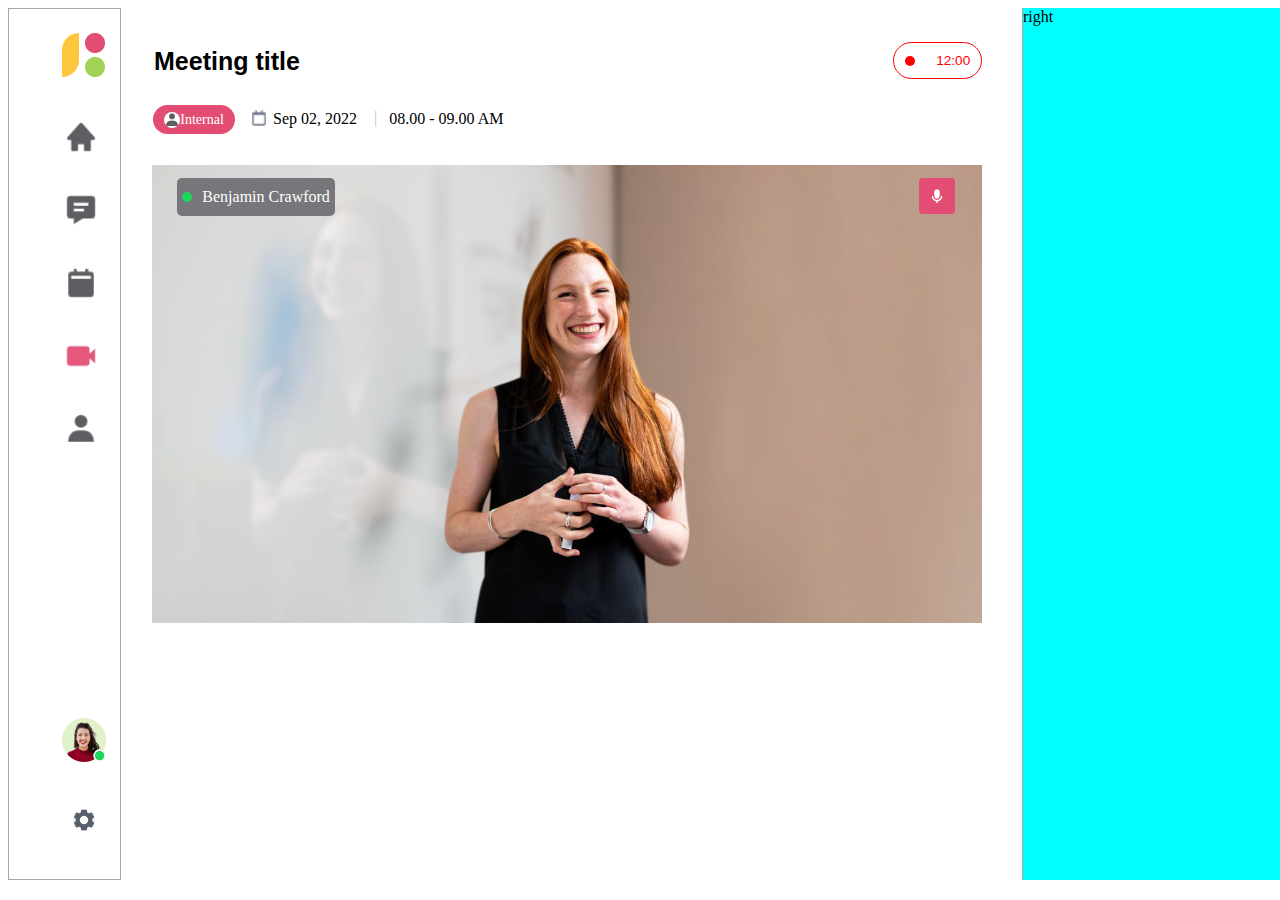
==== tuan4.html @ 8fd632d1 "commit message" ====
<!DOCTYPE html>
<html lang="vi">
<head>
    <meta charset="UTF-8">
    <meta http-equiv="X-UA-Compatible" content="IE=edge">
    <meta name="viewport" content="width=device-width, initial-scale=1.0">
    <link rel="stylesheet" href="tuan4.css">
    <title>Document</title>
</head>
<body>
    <div class="wrapper">
        <div class="container">
            <div class="left">
                <div class="left_above">
                    <img class="item_header" src="img/logo.png" alt="">
                    
                    <img class="item" src="img/home.png" alt="">
                    <img class="item" src="img/chatting.png" alt="">
                    <img class="item" src="img/calender.png" alt="">
                    <img class="item" src="img/cam.png" alt="">
                    
                    <img class="item" src="img/user.png" alt="">
                </div>

                <div class="below">
                    <img src="img/avatar.png" width="44" alt="">
                    <img class="setting" src="img/setting.png" width="44" alt="">
                </div>
            </div>

            <div class="center">
                <div class="center_header">
                    <div class="center_title">Meeting title</div>
                    <div class="center_time_red">
                        <div class="circle_red"></div>
                        <div class="time_red">12:00</div>
                    </div>
                </div>

                <div class="center_time">
                    <div class="center_internal">
                        <img class="center_internal_img" src="img/user.png" alt="">
                        <p class="center_internal_text">Internal</p>
                    </div>
                    <div class="center_calender">
                        <img class="center_calender_img" src="img/calender_small.png" alt="">
                        <p class="center_calender_text">Sep 02, 2022</p>
                    </div>
                    <div class="line">|</div>
                    <div class="center_clock">
                        <p>08.00 - 09.00 AM</p>
                    </div>
                </div>

                <div class="center_img_main">
                    <img src="img/img_big.png" alt="">
                    <div class="center_img_in">
                        <div class="name_main">
                            <div class="circle_green"></div>
                            <div>Benjamin Crawford</div>
                        </div>
                        
                        <div class="mic_color"><img src="img/mic_color.png" alt=""></div>
                    </div>
                    
                </div>

                <div class="center_img_mini">
                    <div class="mini_1">

                    </div>
                    <div class="mini_2">

                    </div>
                    <div class="mini_3">
                        
                    </div>
                </div>
            </div>

            <div class="right">right</div>
        </div>
    </div>
</body>
</html>
---- tuan4.css ----
.container{
    display: grid;
    /* width: 1440px; */
    width: 100%;
    height: 100%;
    grid-template-columns: 1fr 6fr 4fr;
}
.left{
    border: 1px solid rgb(168, 168, 168);
    width: 111px; /*120*/
    height: 870px;
    display: flex;
    flex-direction: column;
    justify-content: space-between;
}
.center{
    display: flex;
    flex-direction: column;
    width: 901px;/*911*/
}
.right{
    border-left: 1px solid rgb(168, 168, 168);
    width: 418px;/*505*/
    background: aqua;
}
.left_above {
    width: 100%;
    display: flex;
    flex-direction: column;
    align-items: center;
}

.below {
    display: flex;
    flex-direction: column;
    align-items: center;
    justify-content: center;
    margin-right: -39px;
    margin-bottom: 37px;
}

.item_header {
    width: 52px;
    height: 52px;
    margin-top: 20px;
    margin-right: -36px;
}
.item {
    width: 34px;
    height: 34px;
    margin-top: 39px;
    margin-right: -32px;
}
.setting {
    margin-top: 36px;
    
}
.center_header{
    display: flex;
}
.center_title{
    width: 858px;
    font-size: 25px;
    font-weight: bold;
    font-family: 'Franklin Gothic Medium', 'Arial Narrow', Arial, sans-serif;
    margin-left: 33px;
    margin-top: 39px;
}

.center_time_red{
    display: flex;
    width: 101px;
    height: 35px;
    text-align: center;
    border: 1px solid red;
    border-radius: 50px;
    align-items: center;
    justify-content: space-around;
    margin-right: 40px;
    margin-top: 34px;
}
.time_red{
    color: red;
    font-size: 13.6px;
    font-family: Verdana, Geneva, Tahoma, sans-serif;

}
.circle_red{
    width: 10px;
    height: 10px;
    
    background: red;
    border-radius: 100px;
}
.center_time{
    display: flex;
    justify-content: start;
}
.center_internal, .center_calender, .center_clock{
    display: flex;
    max-height: 35rem;
}
.center_internal{
    width: 82px;/*82 29*/
    height: 29px;
    color: white;
    border-radius: 50px;
    background: #e34d73;
    display: flex;
    justify-content: center;
    align-items: center;
    margin-left: 32px;
    margin-top: 26px;
}
.center_internal_text{
    font-size: 14px;
}
.center_internal_img{
    border-radius: 100px;
    background: white;
    width: 16px;
    height: 16px;
}
.center_calender{
    margin-left: 15px;
    width: 115px;
    margin-top: 15px;
}
.center_calender_img{
    width: 18px;
    height: 18px;
    margin-right: 5px;
    margin-top: 15px;
}
.line{
    color: rgb(193, 193, 193);
    margin-top: 30px;
    margin-left: 9px;
}
.center_clock{
    margin-top: 15px;
    margin-left: 12px;
}
.center_img_main{
    margin-left: 31px;
    margin-top: 21px;
}
.center_img_in{
    width: 775px;
    display: flex;
    justify-content: space-between;
    margin: -449px 0px 0px 28px;
}
.name_main{
    display: flex;
    width: 158px;
    height: 38px;
    background: #76777A;
    color: #fff;
    justify-content: space-around;
    border: none;
    border-radius: 5px;
    text-align: center;
    align-items: center;
    margin-left: -3px;
}
.circle_green{
    width: 10px;
    height: 10px;
    background: #1DD75B;
    border-radius: 100px;
}
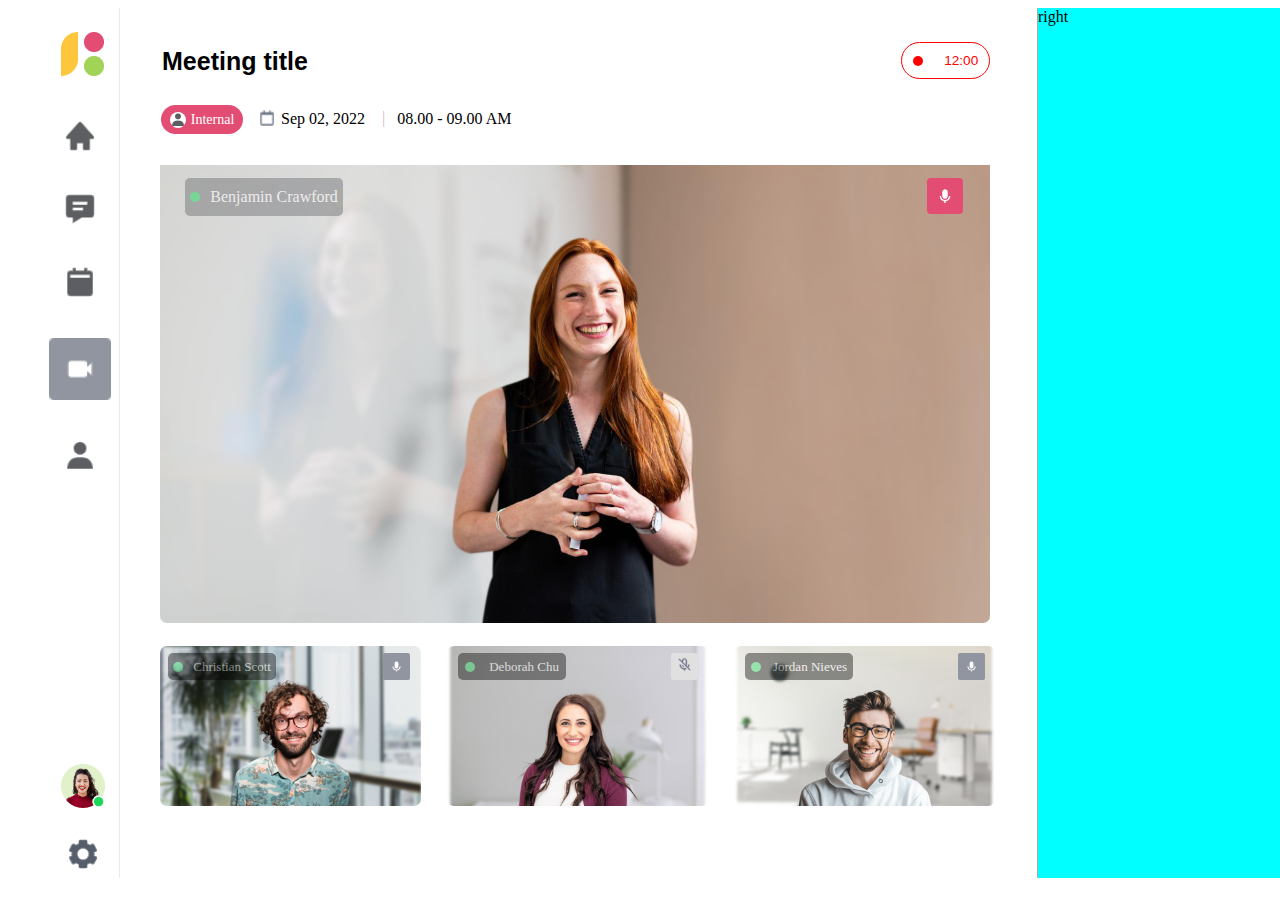
==== commit a930376c: "commit message" ====
--- a/tuan4.html
+++ b/tuan4.html
@@ -5,7 +5,7 @@
     <meta http-equiv="X-UA-Compatible" content="IE=edge">
     <meta name="viewport" content="width=device-width, initial-scale=1.0">
     <link rel="stylesheet" href="tuan4.css">
-    <title>Document</title>
+    <title>Bài tập tuần 4</title>
 </head>
 <body>
     <div class="wrapper">
@@ -17,7 +17,7 @@
                     <img class="item" src="img/home.png" alt="">
                     <img class="item" src="img/chatting.png" alt="">
                     <img class="item" src="img/calender.png" alt="">
-                    <img class="item" src="img/cam.png" alt="">
+                    <img class="item_cam" src="img/cam_color.png" alt="">
                     
                     <img class="item" src="img/user.png" alt="">
                 </div>
@@ -53,7 +53,7 @@
                 </div>
 
                 <div class="center_img_main">
-                    <img src="img/img_big.png" alt="">
+                    <img class="img_big" src="img/img_big.png" alt="">
                     <div class="center_img_in">
                         <div class="name_main">
                             <div class="circle_green"></div>
@@ -66,14 +66,37 @@
                 </div>
 
                 <div class="center_img_mini">
-                    <div class="mini_1">
+                    <div class="mini_1">             
+                        <img class="img_mini1" src="img/img2.png" alt="">
+                        <div class="img1_header">
+                            <div class="name_1">
+                                <div class="circle_green"></div>
+                                <div> Christian Scott</div>
+                            </div>
+                            <img class="mic_1" src="img/mic_grey_color.png" alt="">  
+                            </div>
 
                     </div>
                     <div class="mini_2">
-
+                        <img class="img_mini2" src="img/img1.png" alt="">
+                        <div class="img2_header">
+                            <div class="name_2">
+                                <div class="circle_green"></div>
+                                <div> Deborah Chu</div>
+                            </div>
+                            <div class="mic_2_bg"><img class="mic_2" src="img/mic2.png" alt="">  </div>
+                            </div>
+                        
                     </div>
                     <div class="mini_3">
-                        
+                        <img class="img_mini3" src="img/img.png" alt="">
+                        <div class="img3_header">
+                            <div class="name_3">
+                                <div class="circle_green"></div>
+                                <div> Jordan Nieves</div>
+                            </div>
+                            <img class="mic_1" src="img/mic_grey_color.png" alt="">  
+                            </div>
                     </div>
                 </div>
             </div>
--- a/tuan4.css
+++ b/tuan4.css
@@ -5,10 +5,10 @@
     /* width: 1440px; */
     width: 100%;
     height: 100%;
-    grid-template-columns: 1fr 6fr 4fr;
+    grid-template-columns: 121px 908px 418px;/*121px 908px 418px 1fr 6fr 4fr*/
 }
 .left{
-    border: 1px solid rgb(168, 168, 168);
+    border-right: 1px solid rgb(234, 234, 234);
     width: 111px; /*120*/
     height: 870px;
     display: flex;
@@ -38,7 +38,7 @@
     align-items: center;
     justify-content: center;
     margin-right: -39px;
-    margin-bottom: 37px;
+    margin-bottom: -6px;
 }
 
 .item_header {
@@ -47,15 +47,23 @@
     margin-top: 20px;
     margin-right: -36px;
 }
-.item {
+.item, .item_cam {
+   
+    margin-top: 39px;
+    margin-right: -32px;
+}
+.item{
     width: 34px;
     height: 34px;
-    margin-top: 39px;
-    margin-right: -32px;
+}
+.item_cam{
+    width: 62px;
+    height: 62px;
 }
 .setting {
-    margin-top: 36px;
-    
+    margin-top: 16px;
+    width: 60px;
+    height: 60px;
 }
 .center_header{
     display: flex;
@@ -122,6 +130,7 @@
     background: white;
     width: 16px;
     height: 16px;
+    margin-right: 5px;
 }
 .center_calender{
     margin-left: 15px;
@@ -146,6 +155,7 @@
 .center_img_main{
     margin-left: 31px;
     margin-top: 21px;
+    height: 60%;
 }
 .center_img_in{
     width: 775px;
@@ -165,6 +175,7 @@
     text-align: center;
     align-items: center;
     margin-left: -3px;
+    opacity: 0.5;
 }
 .circle_green{
     width: 10px;
@@ -172,4 +183,84 @@
     background: #1DD75B;
     border-radius: 100px;
 }
-
+.img_big{
+    border-radius: 0px 0px 7px 7px;
+}
+.center_img_mini{
+    display: flex;
+    justify-content: center;
+    align-items: center;
+    /* width: 901px; */
+    width: 897px;
+    margin-top: -41px;
+}
+.img_mini1, .img_mini2, .img_mini3{
+    border-radius: 7px;
+}
+.img_mini1{
+    margin-right: 17px;
+}
+.img_mini2{
+    margin-left: 9px;
+    margin-right: 17px;
+}
+.img_mini3{
+    margin-left: 9px;
+}
+.img1_header, .img2_header, .img3_header{
+    display: flex;
+    justify-content: space-between;
+    margin-top: -157px;
+}
+.img1_header{
+    width: 250px;
+    height: 157px;
+}
+.img2_header{
+    width: 260px;
+    height: 157px;
+}
+.img3_header{
+    width: 260px;
+    height: 157px;
+}
+.name_1, .name_2, .name_3{
+    display: flex;
+    width: 108px;
+    height: 27px;
+    font-size: 13px;
+    opacity: 0.4;
+    background: black;
+    color: #fff;
+    justify-content: space-around;
+    border: none;
+    border-radius: 5px;
+    text-align: center;
+    align-items: center;
+    
+}
+
+.name_1{
+    margin-left: 8px;
+}
+.name_2, .name_3{
+    margin-left: 20px;
+}
+
+.mic_1{
+    width: 27px;
+    height: 27px;
+}
+.mic_2_bg{
+    width: 27px;
+    height: 27px;
+    background: rgb(224, 224, 224);
+    align-items: center;
+    text-align: center;
+    border-radius: 3px;
+}
+.mic_2{
+    width: 15px;
+    height: 15px;
+    margin-bottom: -5px;
+}
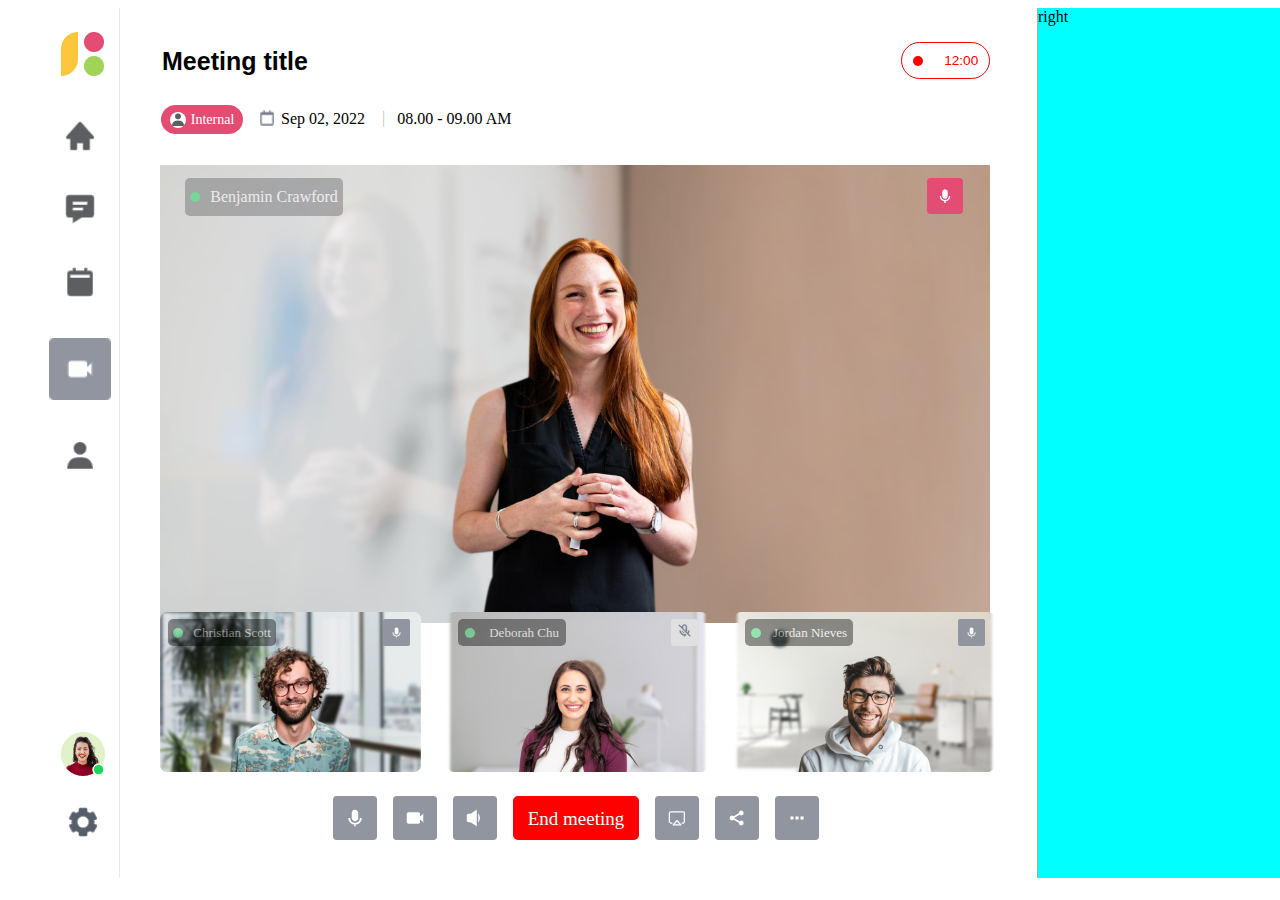
==== commit eebfc2a8: "commit message" ====
--- a/tuan4.html
+++ b/tuan4.html
@@ -99,6 +99,17 @@
                             </div>
                     </div>
                 </div>
+
+                <div class="footer">
+                    <img class="img_footer_mic" src="img/mic_grey_color.png" alt="">
+                    <img class="img__footer_cam" src="img/cam_color.png" alt="">
+                    <img class="img__footer_speaker" src="img/speaker_grey_color.png" alt="">
+                    <div class="text_end"><p class="text_footer">End meeting</p></div>
+                    <img class="img__footer_screen" src="img/Button 2179.png" alt="">
+                    <img class="img__footer_share" src="img/share.png" alt="">
+                    <img class="img__footer_dots" src="img/cham.png" alt="">
+                </div>
+
             </div>
 
             <div class="right">right</div>
--- a/tuan4.css
+++ b/tuan4.css
@@ -38,7 +38,7 @@
     align-items: center;
     justify-content: center;
     margin-right: -39px;
-    margin-bottom: -6px;
+    margin-bottom: 26px;
 }
 
 .item_header {
@@ -264,3 +264,24 @@
     height: 15px;
     margin-bottom: -5px;
 }
+.footer{
+    display: flex;
+    margin-left: 196px;
+    margin-top: 20px;
+    margin-bottom: 38px;
+    width: 502px;
+    justify-content: center;
+    justify-content: space-around;
+}
+.text_end{
+    width: 126px;
+    height: 44px;
+    color: white;
+    background: red;
+    border-radius: 5px;
+    font-size: 19px;
+    text-align: center;
+}
+.text_footer{
+    margin-top: 12px;
+}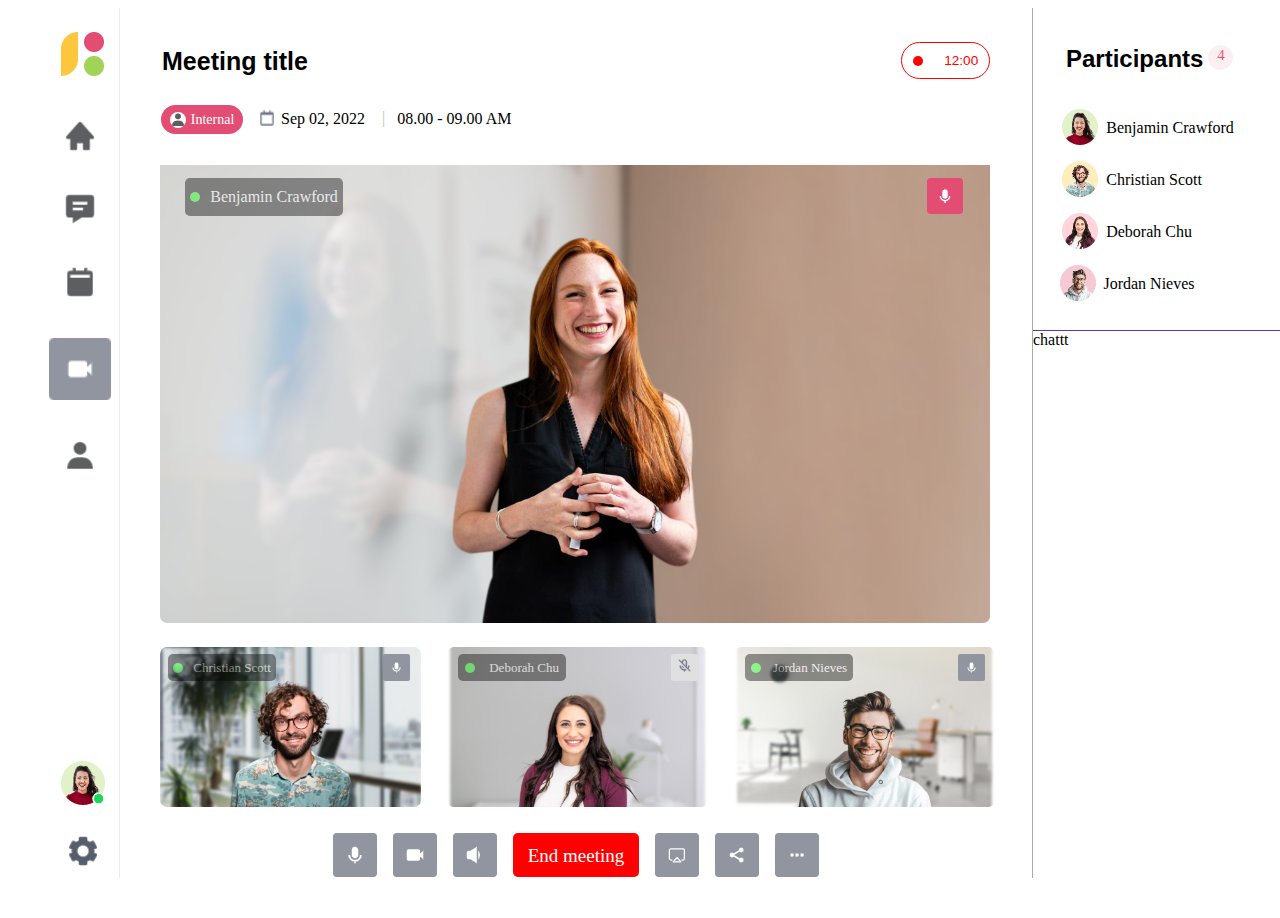
==== commit 136c4375: "commit message" ====
--- a/tuan4.html
+++ b/tuan4.html
@@ -104,7 +104,7 @@
                     <img class="img_footer_mic" src="img/mic_grey_color.png" alt="">
                     <img class="img__footer_cam" src="img/cam_color.png" alt="">
                     <img class="img__footer_speaker" src="img/speaker_grey_color.png" alt="">
-                    <div class="text_end"><p class="text_footer">End meeting</p></div>
+                    <div class="text_end"><p>End meeting</p></div>
                     <img class="img__footer_screen" src="img/Button 2179.png" alt="">
                     <img class="img__footer_share" src="img/share.png" alt="">
                     <img class="img__footer_dots" src="img/cham.png" alt="">
@@ -112,7 +112,74 @@
 
             </div>
 
-            <div class="right">right</div>
+            <div class="right">
+                <div class="right_par">
+                    <div class="right_par_header">
+                        <div class="right_par_text">
+                            <p class="text_par">Participants</p>
+                            <div class="number"><p>4</p></div>
+                        </div>
+                        
+                        <div class="right_add">
+                            <div class="add">+</div>
+                            <div class="text_add">Add</div>
+                        </div>
+                    </div>
+
+                    <div class="right_par_user">
+
+                        <div class="user">
+                            <div class="info">
+                                <img class="avt" src="img/avatar 1322.png" alt="">
+                                <p class="text_info">Benjamin Crawford</p>
+                            </div>
+                            <div class="act">
+                                <img class="item_right" src="img/mic1.png" alt="">
+                                <img class="item_right" src="img/cam_small.png" alt="">
+                                <p class="text_dot">...</p>
+                            </div>
+                        </div>
+
+                        <div class="user">
+                            <div class="info2">
+                                <img class="avt" src="img/avatar 1323.png" alt="">
+                                <p class="text_info2">Christian Scott</p>
+                            </div>
+                            <div class="act2">
+                                <img class="item_right" src="img/mic1.png" alt="">
+                                <img class="item_right" src="img/cam_small.png" alt="">
+                                <p class="text_dot">...</p>
+                            </div>
+                        </div>
+
+                        <div class="user">
+                            <div class="info2">
+                                <img class="avt" src="img/avatar 1324.png" alt="">
+                                <p class="text_info3">Deborah Chu</p>
+                            </div>
+                            <div class="act2">
+                                <img class="item_right" src="img/mic2.png" alt="">
+                                <img class="item_right" src="img/cam_small.png" alt="">
+                                <p class="text_dot">...</p>
+                            </div>
+                        </div>
+                        
+                        <div class="user">
+                            <div class="info4">
+                                <img class="avt" src="img/avatar 1325.png" alt="">
+                                <p class="text_info4">Jordan Nieves</p>
+                            </div>
+                            <div class="act2">
+                                <img class="item_right" src="img/mic1.png" alt="">
+                                <img class="item_right" src="img/cam_small.png" alt="">
+                                <p class="text_dot">...</p>
+                            </div>
+                        </div>
+                    </div>
+                </div>
+
+                <div class="right_chat">chattt</div>
+            </div>
         </div>
     </div>
 </body>
--- a/tuan4.css
+++ b/tuan4.css
@@ -1,11 +1,10 @@
-
-
 .container{
     display: grid;
     /* width: 1440px; */
     width: 100%;
     height: 100%;
-    grid-template-columns: 121px 908px 418px;/*121px 908px 418px 1fr 6fr 4fr*/
+    grid-template-columns: 121px 903px 418px;/*121px 908px 418px 1fr 6fr 4fr*/
+    margin-bottom: 40px;
 }
 .left{
     border-right: 1px solid rgb(234, 234, 234);
@@ -23,7 +22,6 @@
 .right{
     border-left: 1px solid rgb(168, 168, 168);
     width: 418px;/*505*/
-    background: aqua;
 }
 .left_above {
     width: 100%;
@@ -38,7 +36,7 @@
     align-items: center;
     justify-content: center;
     margin-right: -39px;
-    margin-bottom: 26px;
+    margin-bottom: -3px;
 }
 
 .item_header {
@@ -167,7 +165,8 @@
     display: flex;
     width: 158px;
     height: 38px;
-    background: #76777A;
+    opacity: 0.4;
+    background: black;
     color: #fff;
     justify-content: space-around;
     border: none;
@@ -175,12 +174,11 @@
     text-align: center;
     align-items: center;
     margin-left: -3px;
-    opacity: 0.5;
 }
 .circle_green{
     width: 10px;
     height: 10px;
-    background: #1DD75B;
+    background: rgb(8, 255, 8);
     border-radius: 100px;
 }
 .img_big{
@@ -192,7 +190,7 @@
     align-items: center;
     /* width: 901px; */
     width: 897px;
-    margin-top: -41px;
+    margin-bottom: -122px;
 }
 .img_mini1, .img_mini2, .img_mini3{
     border-radius: 7px;
@@ -267,8 +265,8 @@
 .footer{
     display: flex;
     margin-left: 196px;
-    margin-top: 20px;
-    margin-bottom: 38px;
+    margin-top: 144px;
+    margin-bottom: 1px;
     width: 502px;
     justify-content: center;
     justify-content: space-around;
@@ -282,6 +280,130 @@
     font-size: 19px;
     text-align: center;
 }
-.text_footer{
+.text_end p{
     margin-top: 12px;
+}
+.right{
+    display: flex;
+    flex-direction: column;
+}
+.right_par{
+    width: 397px;
+    height: 322px;
+    border-bottom: 1px solid rebeccapurple;
+}
+.right_par_header{
+    display: flex;
+    justify-content: space-between;
+    width: 472px;
+}
+.right_par_text{
+    display: flex;
+    width: 858px;
+    
+}
+.text_par{
+    font-size: 24px;
+    font-weight: bold;
+    font-family: 'Franklin Gothic Medium', 'Arial Narrow', Arial, sans-serif;
+    margin-left: 33px;
+    margin-top: 37px;
+}
+.number{
+    border-radius: 100%;
+    width: 25px;
+    height: 25px;
+    font-size: 15px;
+    background: #fceff2;
+    color: rgb(255, 78, 108);
+    text-align: center;
+    margin-left: 5px;
+    margin-top: 37px;
+}
+.number p{
+    margin-top: 2px;
+}
+.right_add{
+    display: flex;
+    width: 176px;
+    height: 35px;
+    border: 1px solid rgb(255, 78, 108);
+    border-radius: 5px;
+    justify-content: center;
+    align-items: center;
+    color: rgb(255, 78, 108);
+    margin-top: 32px;
+    margin-right: 57px;
+}
+.text_add{
+    margin-left: 5px;
+}
+.user{
+    display: flex;
+    justify-content: space-between;
+    width: 420px;
+}
+.info, .info2, .info4{
+    display: flex;
+    justify-content: space-around;
+    width: 180px;
+    
+}
+.info{
+    margin-left: 25px;
+    margin-top: 12px;
+}
+.info2{
+    margin-left: 25px;
+    margin-top: 2px;
+}
+.info4{
+    margin-left: 24px;
+    margin-top: 2px;
+}
+.avt{
+    width: 36px;
+    height: 36px;
+}
+.text_info{
+    text-align: center;
+    margin-top: 10px;
+}
+.text_info2{
+    text-align: center;
+    margin-top: 10px;
+    margin-right: 32px;
+}
+.text_info3{
+    text-align: center;
+    margin-top: 10px;
+    margin-right: 42px;
+}
+.text_info4{
+    text-align: center;
+    margin-top: 10px;
+    margin-right: 39px;
+}
+.act, .act2{
+    display: flex;
+    justify-content: space-around;
+    width: 85px;
+    margin-left: 71px;
+}
+.act{
+    margin-top: 20px;
+}
+.act2{
+    margin-top: 10px;
+}
+.item_right{
+    width: 20px;
+    height: 20px;
+}
+.text_dot{
+    text-align: center;
+    margin-top: -11px;
+    color: gray;
+    font-size: 25px;
+    font-weight: bold;
 }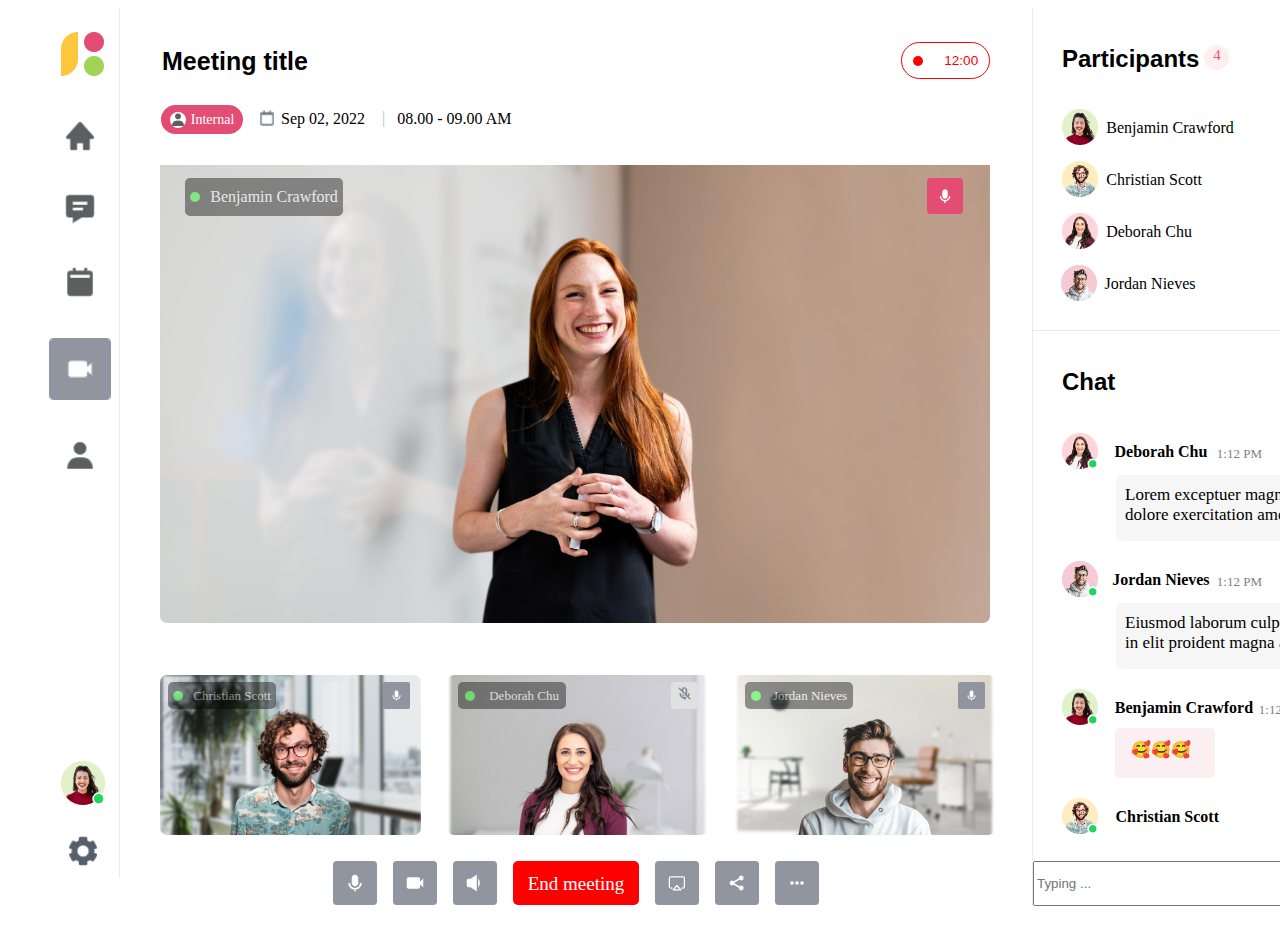
==== commit dffaf155: "commit message" ====
--- a/tuan4.html
+++ b/tuan4.html
@@ -115,7 +115,7 @@
             <div class="right">
                 <div class="right_par">
                     <div class="right_par_header">
-                        <div class="right_par_text">
+                        <div class="right_text">
                             <p class="text_par">Participants</p>
                             <div class="number"><p>4</p></div>
                         </div>
@@ -178,7 +178,63 @@
                     </div>
                 </div>
 
-                <div class="right_chat">chattt</div>
+                <div class="right_chat">
+                    <div class="right_text_chat">
+                        <p class="text_chat">Chat</p>
+                    </div>
+
+                        <div class="comment_1">
+                            <div class="info_cmt1">
+                                <img class="avt" src="img/avatar 1326.png" alt="">
+                                <p class="name1">Deborah Chu</p>
+                                <p class="time_1">1:12 PM</p>
+                            </div>
+
+                            <div class="text_comment1">
+                                <p class="text_commentp">Lorem exceptuer magna voluptate exercitation dolore exercitation amet</p>
+                            </div>
+                        </div>
+
+                            <div class="comment_2">
+                                <div class="info_cmt1">
+                                    <img class="avt" src="img/avatar 1327.png" alt="">
+                                    <p class="name1">Jordan Nieves</p>
+                                    <p class="time_1">1:12 PM</p>
+                                </div>
+                                
+                                <div class="text_comment1">
+                                    <p class="text_commentp">Eiusmod laborum culpa est magna cillum sint in elit proident magna anim consec</p>
+                                </div>
+                            </div>
+
+                            <div class="comment_2">
+                                <div class="info_cmt3">
+                                    <img class="avt" src="img/avatar 1328.png" alt="">
+                                    <p class="name3">Benjamin Crawford</p>
+                                    <p class="time_3">1:12 PM</p>
+                                </div>
+                                
+                                <div class="text_comment3">
+                                    <p class="text_comment3p">🥰🥰🥰</p>
+                                </div>
+                            </div>
+
+                            <div class="comment_2">
+                                <div class="info_cmt4">
+                                    <img class="avt" src="img/avatar 1329.png" alt="">
+                                    <p class="name4">Christian Scott</p>
+                                </div>
+                            </div>
+
+                            <div class="chat_box">
+                                <div class="chat_input">
+                                    <input class="input" type="text" placeholder="Typing ...">
+                                    
+                                </div>
+                                <img src="img/send.png" alt="">
+                            </div>
+                    </div>
+                </div>
             </div>
         </div>
     </div>
--- a/tuan4.css
+++ b/tuan4.css
@@ -20,7 +20,7 @@
     width: 901px;/*911*/
 }
 .right{
-    border-left: 1px solid rgb(168, 168, 168);
+    border-left: 1px solid rgb(234, 234, 234);
     width: 418px;/*505*/
 }
 .left_above {
@@ -290,23 +290,23 @@
 .right_par{
     width: 397px;
     height: 322px;
-    border-bottom: 1px solid rebeccapurple;
+    border-bottom: 1px solid rgb(234, 234, 234);
 }
 .right_par_header{
     display: flex;
     justify-content: space-between;
     width: 472px;
 }
-.right_par_text{
+.right_text{
     display: flex;
     width: 858px;
     
 }
-.text_par{
+.text_par, .text_chat{
     font-size: 24px;
     font-weight: bold;
     font-family: 'Franklin Gothic Medium', 'Arial Narrow', Arial, sans-serif;
-    margin-left: 33px;
+    margin-left: 29px;
     margin-top: 37px;
 }
 .number{
@@ -347,8 +347,8 @@
     display: flex;
     justify-content: space-around;
     width: 180px;
-    
-}
+}
+
 .info{
     margin-left: 25px;
     margin-top: 12px;
@@ -358,7 +358,7 @@
     margin-top: 2px;
 }
 .info4{
-    margin-left: 24px;
+    margin-left: 25px;
     margin-top: 2px;
 }
 .avt{
@@ -406,4 +406,96 @@
     color: gray;
     font-size: 25px;
     font-weight: bold;
+}
+.info_cmt1{
+    display: flex;
+    justify-content: space-between;
+    margin-left: 29px;
+    margin-top: 37px;
+    margin-bottom: 12px;
+    width: 200px;
+    height: 51px;
+}
+.name1{
+    margin-top: 10px;
+    text-align: center;
+    margin-left: 12px;  
+    font-weight: bold;
+}
+.time_1{
+    text-align: center;
+    margin-top: 13px;
+    color: gray;
+    font-size: 13px;
+    margin-left: 5px;
+}
+.text_comment1{
+    width: 334px;
+    height: 66px;
+    background: rgb(246, 246, 246);
+    border-radius: 5px;
+    font-size: 17px;
+    display: flex;
+    margin-left: 83px;
+    margin-top: -21px;
+}
+.text_commentp{
+    margin-top: 10px;
+    margin-left: 9px;
+}
+.comment_2{
+    margin-top: -17px;
+}
+.info_cmt3, .info_cmt4{
+    display: flex;
+    justify-content: space-between;
+    margin-left: 29px;
+    margin-top: 37px;
+    margin-bottom: 12px;
+    width: 242px;
+    height: 51px;
+}
+.name3{
+    margin-top: 10px;
+    text-align: center;
+    margin-left: -94px;  
+    font-weight: bold;
+}
+.time_3{
+    text-align: center;
+    margin-top: 13px;
+    color: gray;
+    font-size: 13px;
+    margin-left: -105px;
+}
+.text_comment3{
+    width: 100px;
+    height: 50px;
+    background: #fceff2;
+    text-align: center;
+    display: flex;
+    border-radius: 5px;
+    margin-top: -24px;
+    margin-left: 82px;
+}
+.text_comment3p{
+    margin-top: 12px;
+    margin-left: 16px;
+}
+.info_cmt4{
+    width: 157px;
+}
+.name4{
+    margin-top: 10px;
+    text-align: center;
+    margin-left: -94px;  
+    font-weight: bold;
+}
+.chat_box{
+    display: flex;
+}
+.input{
+    width: 322px;
+    height: 39px;
+    /* border: none; */
 }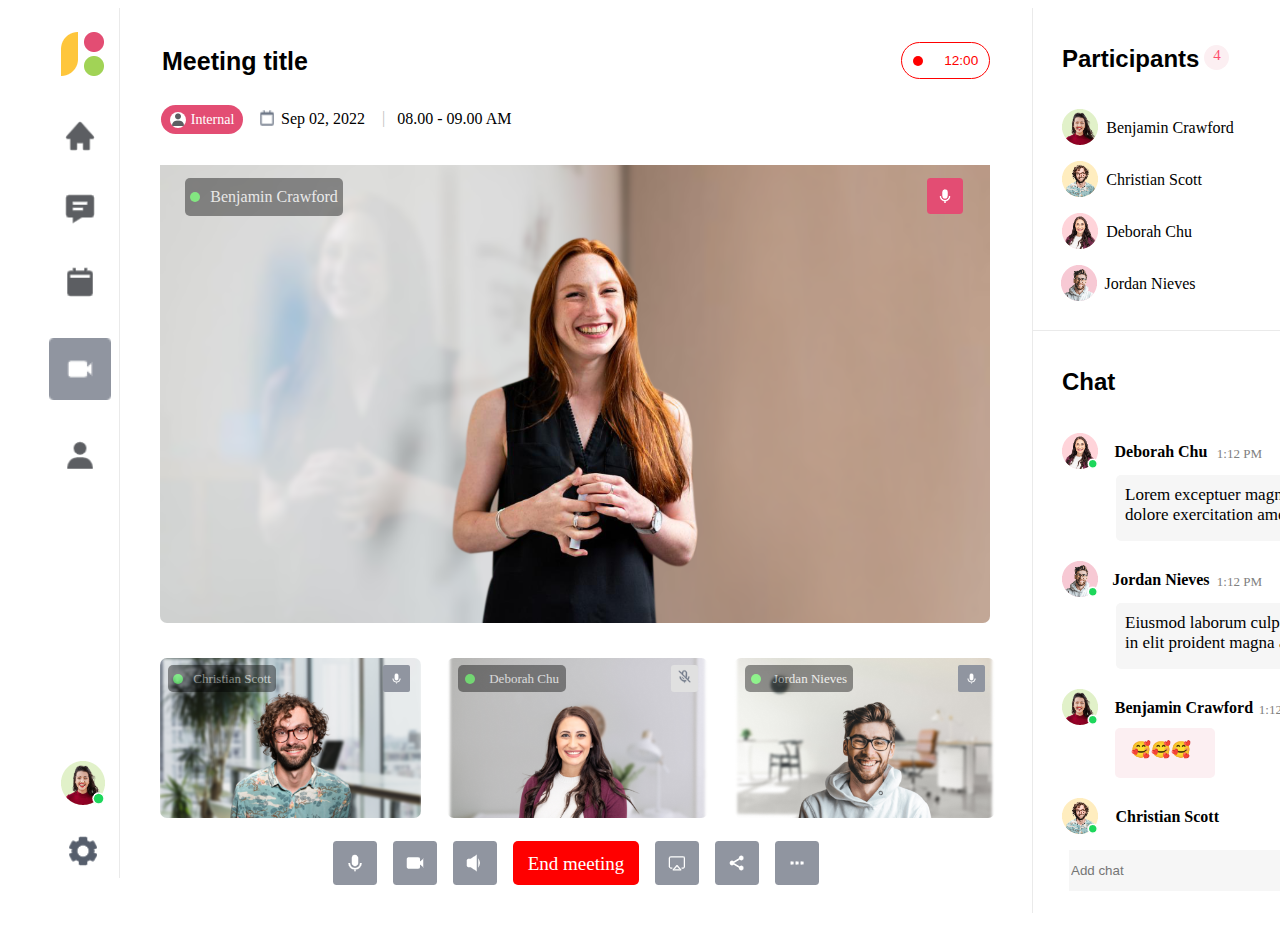
==== commit 4cf1b2dc: "commit message" ====
--- a/tuan4.html
+++ b/tuan4.html
@@ -228,10 +228,10 @@
 
                             <div class="chat_box">
                                 <div class="chat_input">
-                                    <input class="input" type="text" placeholder="Typing ...">
-                                    
-                                </div>
-                                <img src="img/send.png" alt="">
+                                    <input class="input" type="text" placeholder="Add chat">
+                                    <img class="smile_icon" src="img/smile-face.png" alt="">
+                                </div>
+                                <img class="img_send" src="img/send.png" alt="">
                             </div>
                     </div>
                 </div>
--- a/tuan4.css
+++ b/tuan4.css
@@ -4,7 +4,7 @@
     width: 100%;
     height: 100%;
     grid-template-columns: 121px 903px 418px;/*121px 908px 418px 1fr 6fr 4fr*/
-    margin-bottom: 40px;
+    margin-bottom: 12px;
 }
 .left{
     border-right: 1px solid rgb(234, 234, 234);
@@ -190,7 +190,7 @@
     align-items: center;
     /* width: 901px; */
     width: 897px;
-    margin-bottom: -122px;
+    margin-bottom: -43px;
 }
 .img_mini1, .img_mini2, .img_mini3{
     border-radius: 7px;
@@ -265,8 +265,8 @@
 .footer{
     display: flex;
     margin-left: 196px;
-    margin-top: 144px;
-    margin-bottom: 1px;
+    margin-top: 62px;
+    margin-bottom: 28px;
     width: 502px;
     justify-content: center;
     justify-content: space-around;
@@ -497,5 +497,22 @@
 .input{
     width: 322px;
     height: 39px;
-    /* border: none; */
+    background: rgb(246, 246, 246);
+    border: none;
+    margin-left: 36px;
+    margin-top: -16px;
+    position: relative;
+}
+.img_send{
+    margin-left: 15px;
+    margin-top: -17px;
+    width: 55px;
+    height: 55px;
+}
+.smile_icon{
+    position: relative;
+    width: 18px;
+    height: 18px;
+    right: -333px;
+    top: -29px
 }